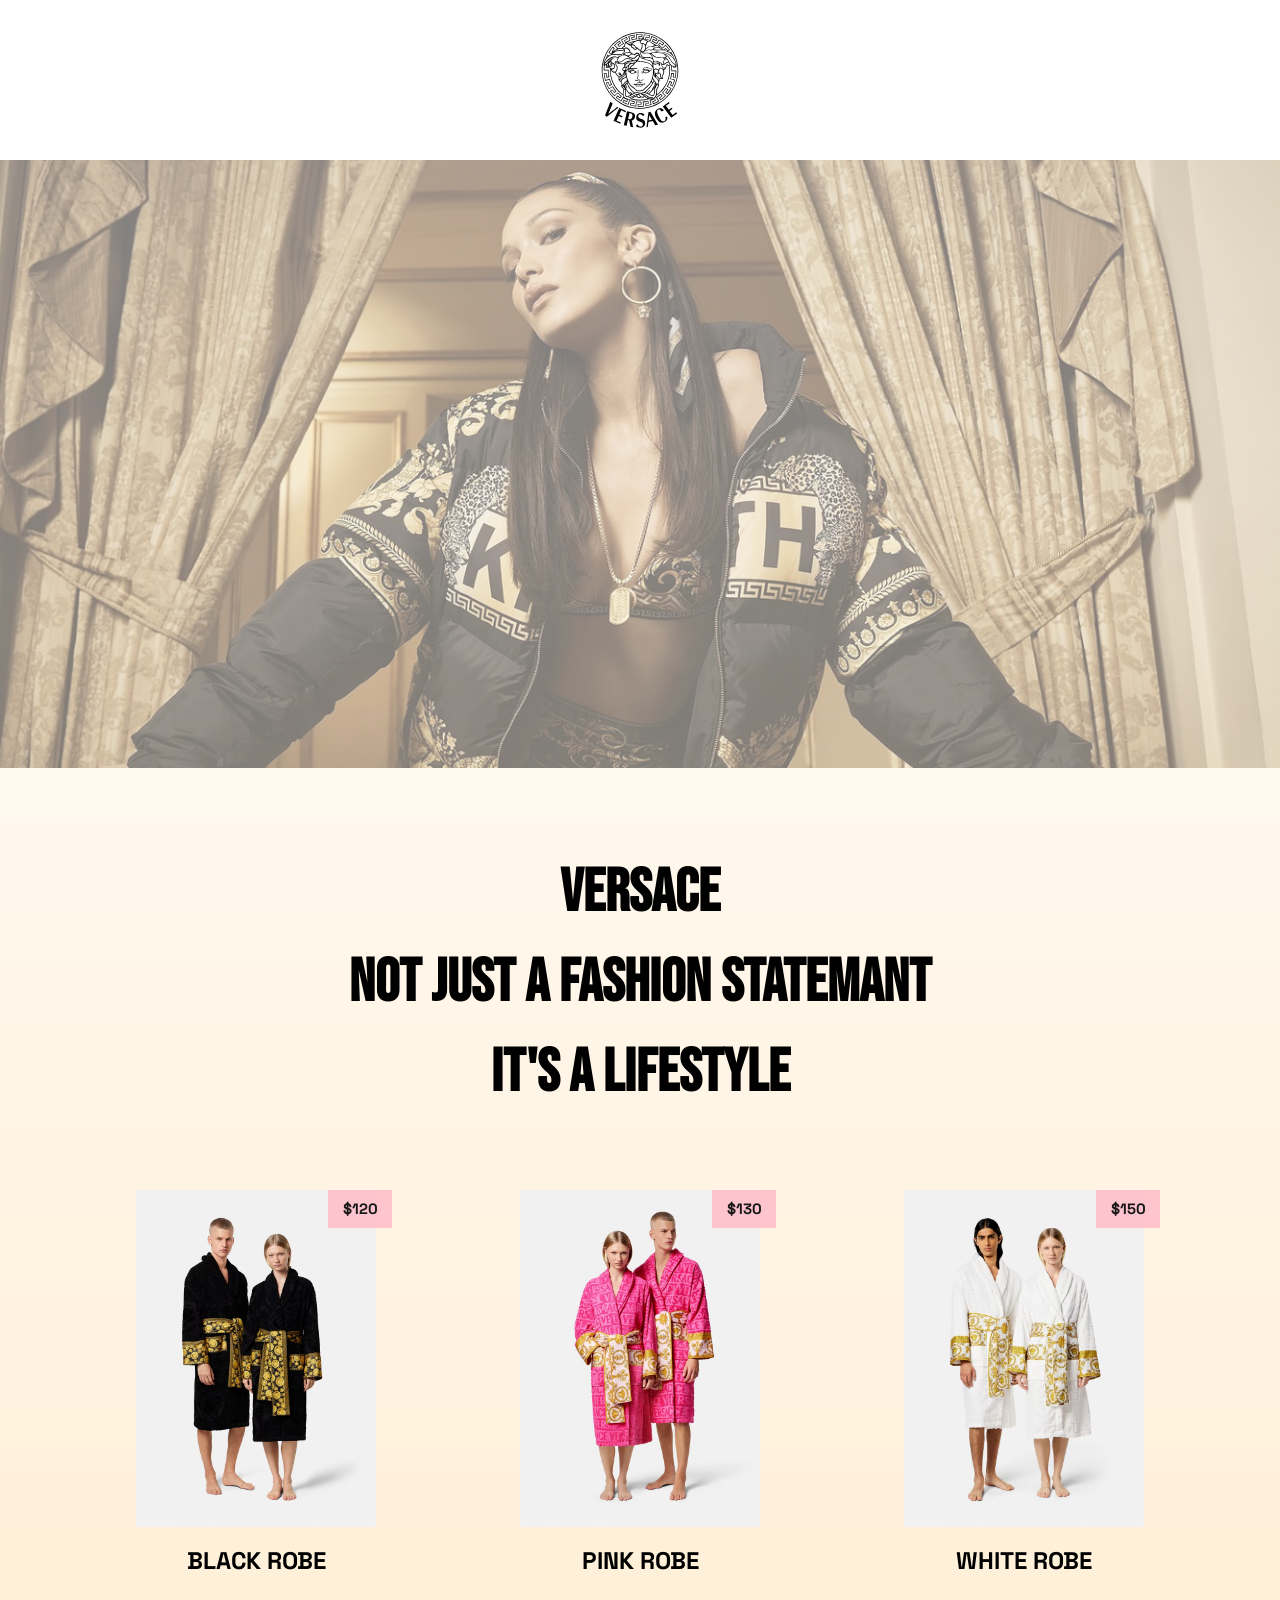
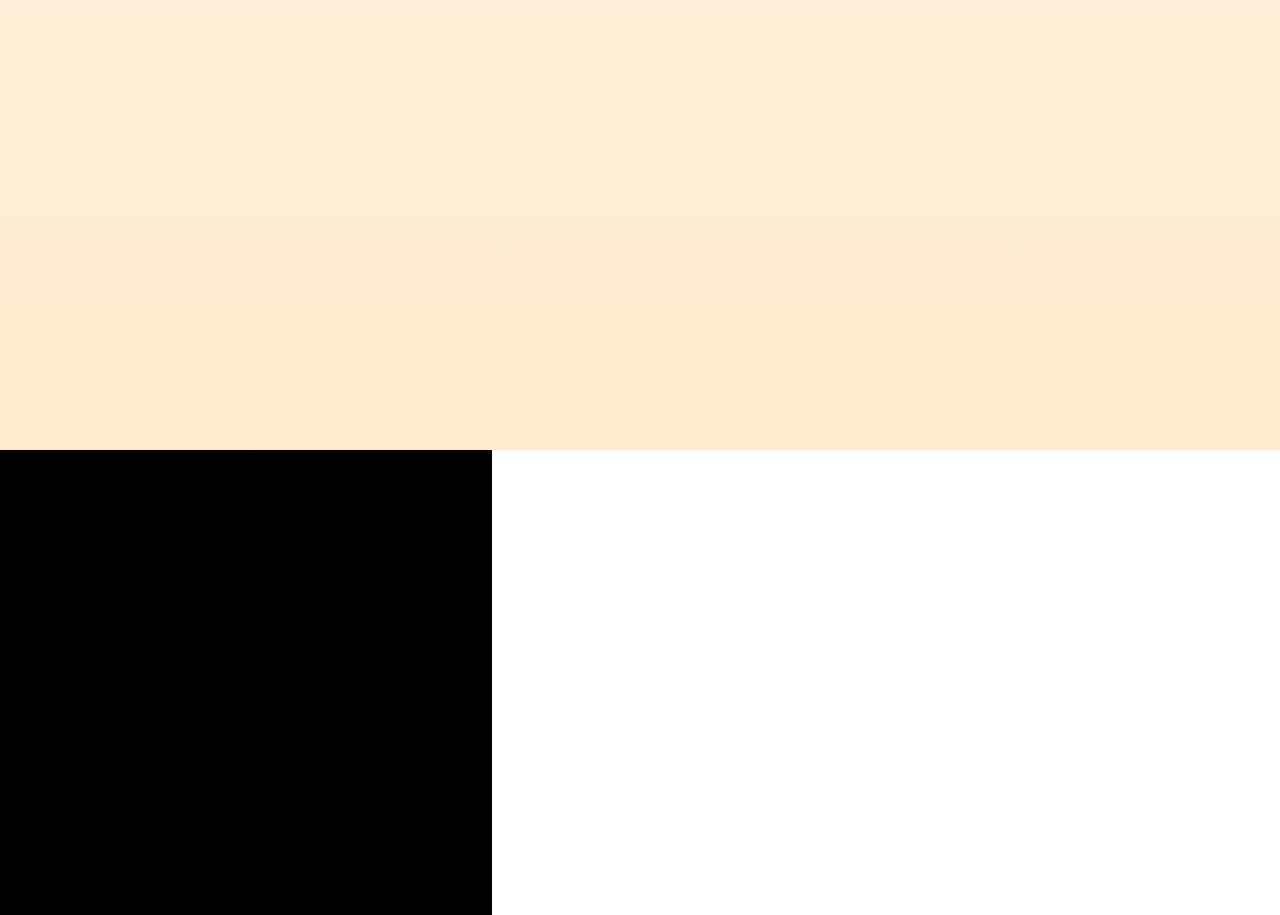
==== week 2/index.html @ acd0a22c "website toegevoegd" ====
<!DOCTYPE html>
<html lang="en">
<head>
    <meta charset="UTF-8">
    <meta http-equiv="X-UA-Compatible" content="IE=edge">
    <meta name="viewport" content="width=device-width, initial-scale=1.0">

    <link rel="preconnect" href="https://fonts.googleapis.com">
    <link rel="preconnect" href="https://fonts.gstatic.com" crossorigin>
    <link href="https://fonts.googleapis.com/css2?family=Bebas+Neue&family=Open+Sans:ital,wght@0,300;0,600;1,300&family=Space+Grotesk:wght@300;400;500;600;700&display=swap" rel="stylesheet">
    <link rel="apple-touch-icon" sizes="180x180" href="images/favicons/apple-touch-icon.png">
    <link rel="icon" type="image/png" sizes="32x32" href="images/favicons/favicon-32x32.png">
    <link rel="icon" type="image/png" sizes="16x16" href="images/favicons/favicon-16x16.png">
    <link rel="manifest" href="images/favicons/site.webmanifest">
    <link rel="mask-icon" href="images/favicons/safari-pinned-tab.svg" color="#5bbad5">
    <link rel="shortcut icon" href="images/favicons/favicon.ico">
    <meta name="msapplication-TileColor" content="#da532c">
    <meta name="msapplication-config" content="images/favicons/browserconfig.xml">
    <meta name="theme-color" content="#ffffff">
    <link rel="stylesheet" href="css/main.css">
    <link rel="stylesheet" href="css/reset.css">
    <link rel="stylesheet" href="versace.html">
    <title>versace</title>
</head>
<body>
    <header>
        <div class="logo"></div>
    </header>

    <main class="main-bg">
        <article class="model">
        </article>

        <article class="body-text">
            <h1>versace</h1>
            <h1 class="line-one">Not just a fashion statemant</h1>
            <h1 class="line-two">It's a lifestyle</h1>
        </article>

        <article class="mini-container">
            <a href="versace.html" class="card">
                <img src="images/black bathrobes.avif" alt="">

                <h2 class="padding card-title">BLACK ROBE</h2>

                <div class="price-card">
                    <h3>$120</h3>
                </div>
            </a>

            <a href="versace.html" class="card">
                <img src="images/pink bathrobes.avif" alt="">

                <h2 class="padding card-title">PINK ROBE</h2>

                <div class="price-card">
                    <h3>$130</h3>
                </div>
            </a>

            <a href="versace.html" class="card">
                <img src="images/white bathrobes.avif" alt="">

                <h2 class="padding card-title">WHITE ROBE</h2>

                <div class="price-card">
                    <h3>$150</h3>
                </div>
            </a>
        </article>
    </main>

    <footer class="footer">
        <div class="bottom-text">
            <h1>in loving memory of the god giorgio Versace</h1>
            <p>(1946 - 1997)</p> 
        </div>
        <div class="medusa">
        </div>
    </footer>
</body>
</html>
---- week 2/css/main.css ----
h1,p {
    font-family: Bebas Neue;
}

p {
    font-size: 1.5rem;
}

h2 {
    font-family: Space Grotesk;
}

a {
    text-decoration: none;
}

/*header*/
header {
    height: 10rem;
    width: auto;
    display: flex;
    justify-content: center;
    align-items: center;
}

.logo {
    background-image: url(../images/versace-medusa.svg);
    height: 7rem;
    width: 7rem;
    background-size: contain;
    background-repeat: no-repeat;
    border-radius: 6rem;
    transition: ease 1s;
}

.logo:hover {
    transform: scale(1.2, 1.2) rotate(0.1turn);
    transition: ease 1s;
}


/*main*/
.main-bg {
    background-image: linear-gradient(to bottom, hsl(0, 0%, 100%),  hsl(36, 100%, 90%));
    width: 100%;
    height: 210%;
}

.model {
    background-image: url(../images/side\ photo.jpg);
    background-position-y: -5rem;
    background-size: cover;
    background-repeat: no-repeat;
    width: 0 100%;
    height: 38rem;
    opacity: 0.5;
    margin-bottom: 5rem;
    transition: ease, 1s;
}

.model:hover {
    opacity: 1;
}

.body-text {
    text-align: center;
    margin-bottom: 4rem;
    font-size: 2.5rem;
    color: black;
    animation: glow 5s infinite linear;
}

.mini-container {
    display: flex;
    justify-content: space-evenly;
    flex-wrap: wrap;
}
.card {
    height: 20rem;
    width: 15rem;
    text-align: center;
    transition: ease 0.3s;
    position: relative;    
    color: black;
    margin: 0.5rem;
}

.card:hover {
    transform: scale(1.2, 1.2);
    background-color: black;
    color: white;
}

.price-card {
    background-color: pink;
    opacity: 0.9;
    padding: 0.5rem;
    width: 4rem;
    font-family: Space Grotesk;
    font-size: 0.8rem;
    color: black;
    position: absolute;
    top: 0;
    right: -1rem;
    animation: rotation 3s infinite linear;
}

.card-title{
    padding: 1rem;
    transition: all .2s ease;
}
.card:hover .card-title {
    background-color: black;
}


/*bottom*/
.footer {
    display: flex;
    justify-content: space-between;
}

.bottom-text {
    background-color: black;
    color: black;
    width: 50vw;
    padding: 8rem;
    transition: ease 0.5s;
    font-size: 1.2rem;
}

.medusa {
    background-image: url(../images/bottom\ versaci.jpeg);
    background-size: cover;
    background-repeat: no-repeat;
    background-position: left;
    width: 100vw;
    z-index: -1;
}

.footer:hover .bottom-text {
    color: purple;
    transition: ease .75s;
}

/*second page*/
.container {
    height: 90%;
    width: auto;
    display: flex;
    justify-content: center;
    align-items: center;
    flex-direction: column;
}

.music {
    background-image: url(../images/versace-medusa.svg);
    height: 70rem;
    width: 70rem;
    background-size: contain;
    background-repeat: no-repeat;
    border-radius: 50rem;
    animation: turn 5s infinite linear;
}

@keyframes rotation {
    0% {
      transform: rotate(10deg);
    }
    25% {
      transform: rotate(30deg);
    }

    50% {
        transform: rotate(10deg);
    }

    75% {
        transform: rotate(30deg);
    }

    100% {
        transform: rotate(10deg);
    }
  }

@keyframes glow {
    0%, 100% {
        opacity: 0;
    }

    50% {
        opacity: 1;
    }
}

@keyframes turn {
    0%{
        transform: rotate(0deg);
    }

    100%{
        transform: rotate(360deg);
    }
}
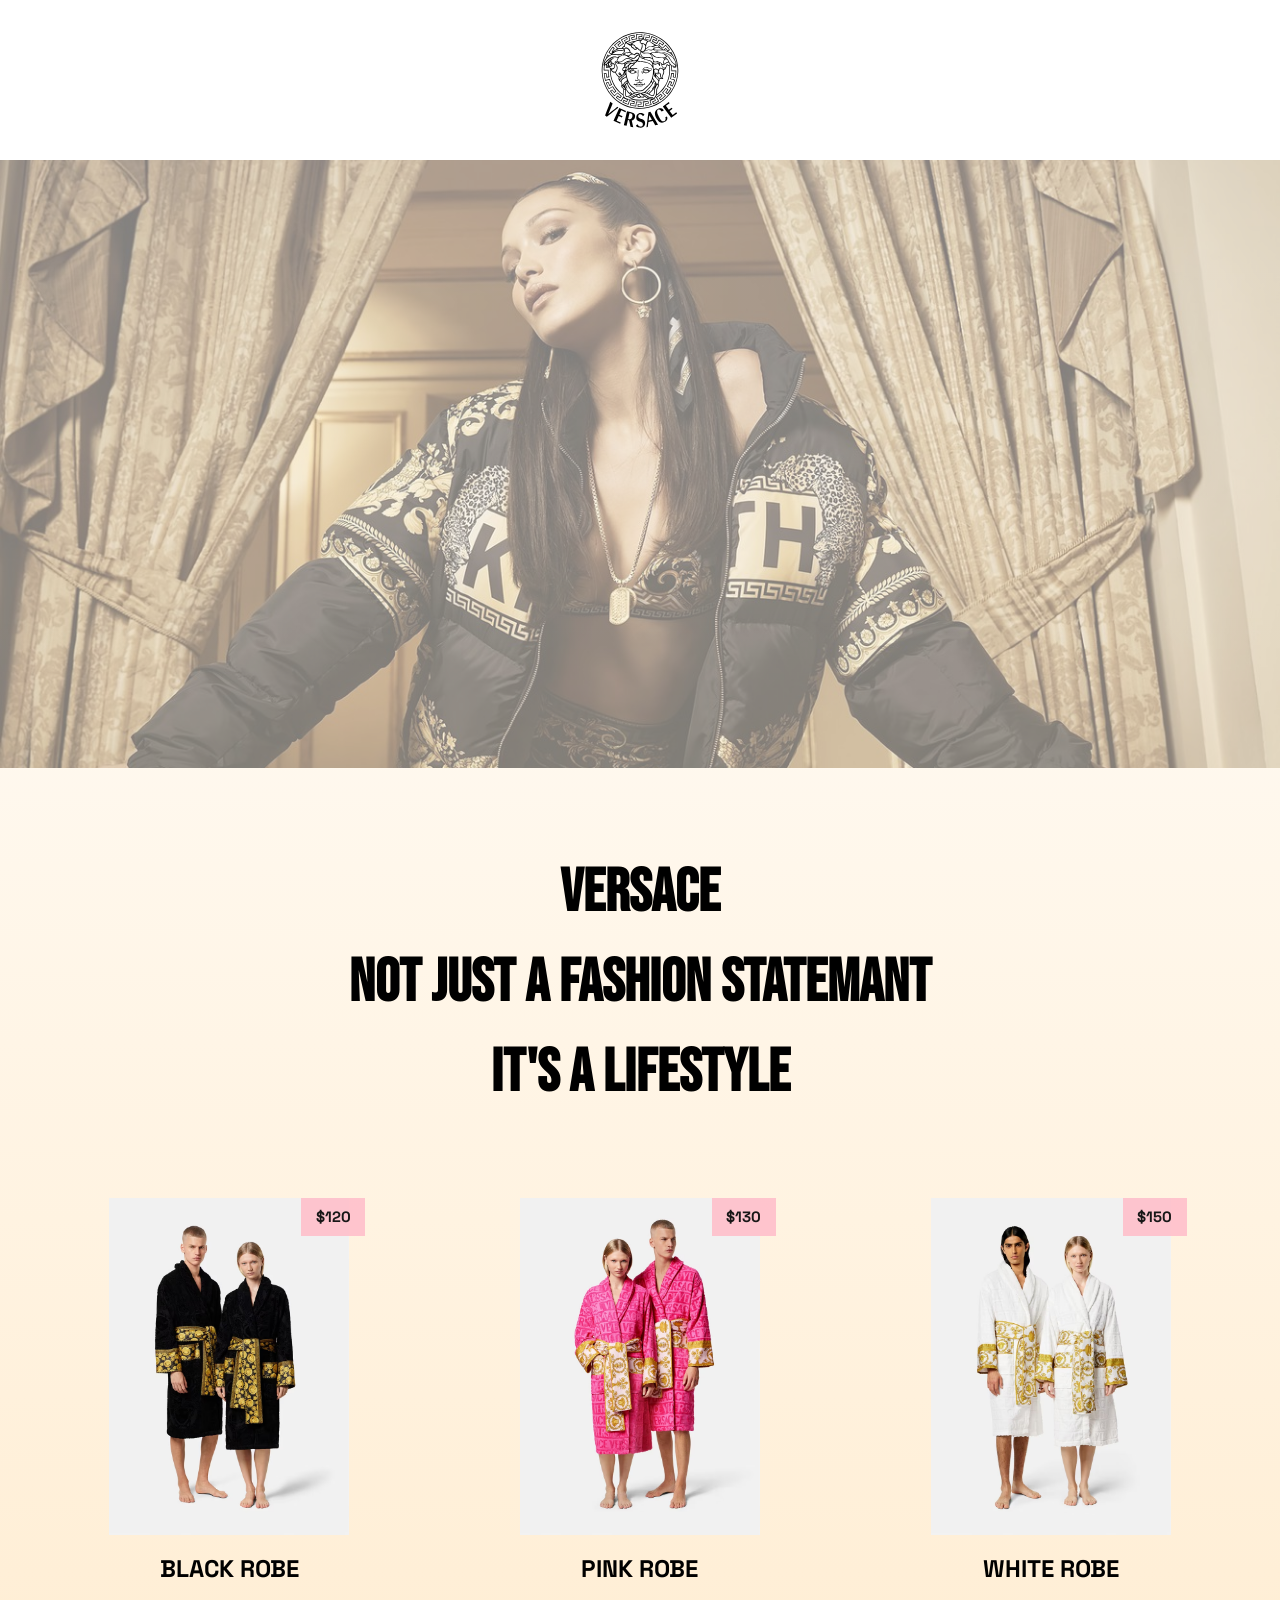
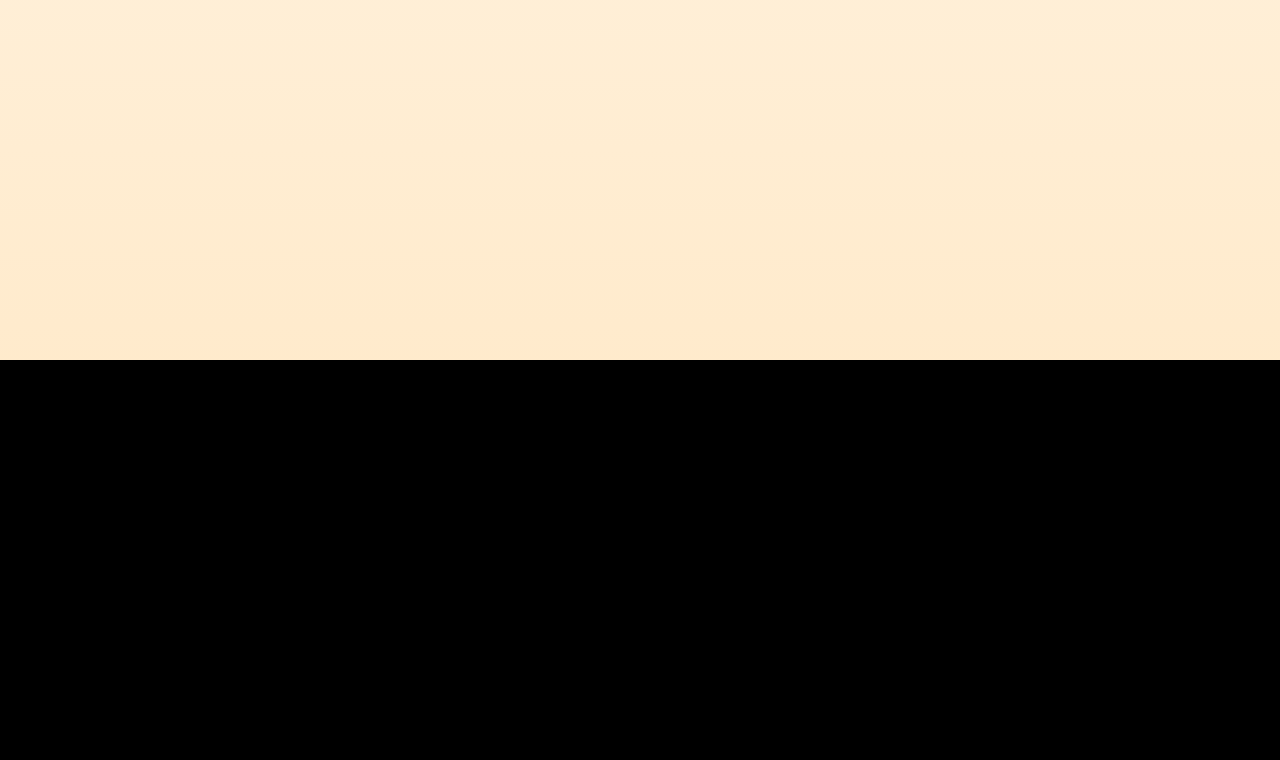
==== commit 49a170d1: "finale versie" ====
--- a/week 2/index.html
+++ b/week 2/index.html
@@ -75,6 +75,7 @@
             <h1>in loving memory of the god giorgio Versace</h1>
             <p>(1946 - 1997)</p> 
         </div>
+        
         <div class="medusa">
         </div>
     </footer>
--- a/week 2/css/main.css
+++ b/week 2/css/main.css
@@ -16,10 +16,10 @@
 
 /*header*/
 header {
-    height: 10rem;
-    width: auto;
-    display: flex;
-    justify-content: center;
+    display: grid;
+    grid-template-rows: 10rem;
+    grid-template-columns: 1fr;
+    justify-items: center;
     align-items: center;
 }
 
@@ -28,7 +28,6 @@
     height: 7rem;
     width: 7rem;
     background-size: contain;
-    background-repeat: no-repeat;
     border-radius: 6rem;
     transition: ease 1s;
 }
@@ -43,19 +42,18 @@
 .main-bg {
     background-image: linear-gradient(to bottom, hsl(0, 0%, 100%),  hsl(36, 100%, 90%));
     width: 100%;
-    height: 210%;
+    min-height: 200%;
+    padding-bottom: 10rem;
 }
 
 .model {
     background-image: url(../images/side\ photo.jpg);
     background-position-y: -5rem;
     background-size: cover;
-    background-repeat: no-repeat;
-    width: 0 100%;
     height: 38rem;
     opacity: 0.5;
-    margin-bottom: 5rem;
     transition: ease, 1s;
+    background-repeat: no-repeat;
 }
 
 .model:hover {
@@ -64,25 +62,29 @@
 
 .body-text {
     text-align: center;
-    margin-bottom: 4rem;
+    margin: 5rem 0;
     font-size: 2.5rem;
     color: black;
     animation: glow 5s infinite linear;
+    padding: 0 2rem;
 }
 
 .mini-container {
-    display: flex;
-    justify-content: space-evenly;
-    flex-wrap: wrap;
+    display: grid;
+    grid-template-rows: 20rem;
+    grid-template-columns: repeat(auto-fit, minmax(15rem, 1fr));
+    justify-items: center;
+    align-items: center;
+    grid-gap: 10rem 3rem;
+    padding: 0 3rem;
 }
 .card {
     height: 20rem;
-    width: 15rem;
+    max-width: 15rem;
     text-align: center;
     transition: ease 0.3s;
     position: relative;    
     color: black;
-    margin: 0.5rem;
 }
 
 .card:hover {
@@ -109,24 +111,27 @@
     padding: 1rem;
     transition: all .2s ease;
 }
+
 .card:hover .card-title {
     background-color: black;
 }
 
 
 /*bottom*/
-.footer {
-    display: flex;
-    justify-content: space-between;
+footer {
+    display: grid;
+    grid-template-rows: 25rem;
+    grid-template-columns: 2fr 3fr;
+    background-color: black;
 }
 
 .bottom-text {
-    background-color: black;
-    color: black;
-    width: 50vw;
-    padding: 8rem;
+    color: black;
+    width: 60%;
     transition: ease 0.5s;
     font-size: 1.2rem;
+    justify-self: end;
+    align-self: center;
 }
 
 .medusa {
@@ -134,29 +139,28 @@
     background-size: cover;
     background-repeat: no-repeat;
     background-position: left;
-    width: 100vw;
-    z-index: -1;
-}
-
-.footer:hover .bottom-text {
+    width: 100%;
+    height: 25rem;
+}
+
+footer:hover .bottom-text {
     color: purple;
     transition: ease .75s;
 }
 
 /*second page*/
 .container {
-    height: 90%;
-    width: auto;
-    display: flex;
-    justify-content: center;
+    display: grid;
+    grid-template-rows: 8fr 2fr;
+    grid-template-columns: 1fr;
+    justify-items: center;
     align-items: center;
-    flex-direction: column;
 }
 
 .music {
     background-image: url(../images/versace-medusa.svg);
-    height: 70rem;
-    width: 70rem;
+    height: 35rem;
+    width: 35rem;
     background-size: contain;
     background-repeat: no-repeat;
     border-radius: 50rem;
@@ -202,4 +206,40 @@
     100%{
         transform: rotate(360deg);
     }
+}
+
+@media screen and (max-width: 60rem)  {
+    .bottom-text, .medusa {
+        display: none;
+    }
+
+    .footer {
+        background-color: white;
+        background-image: url(../images/versace-medusa.svg);
+        background-repeat: no-repeat;
+        background-size: contain;
+        background-position: center center;
+    }
+
+    .model {
+        background-position: center center;
+    }
+    
+    .music {
+        height: 15rem;
+        width: 15rem;
+        background-position: center center;
+    }
+
+    .container {
+        grid-template-rows: 100vh;
+    }
+
+    audio {
+        display: none;
+    }
+
+    .body-text {
+        font-size: 1.5rem;
+    }
 }
